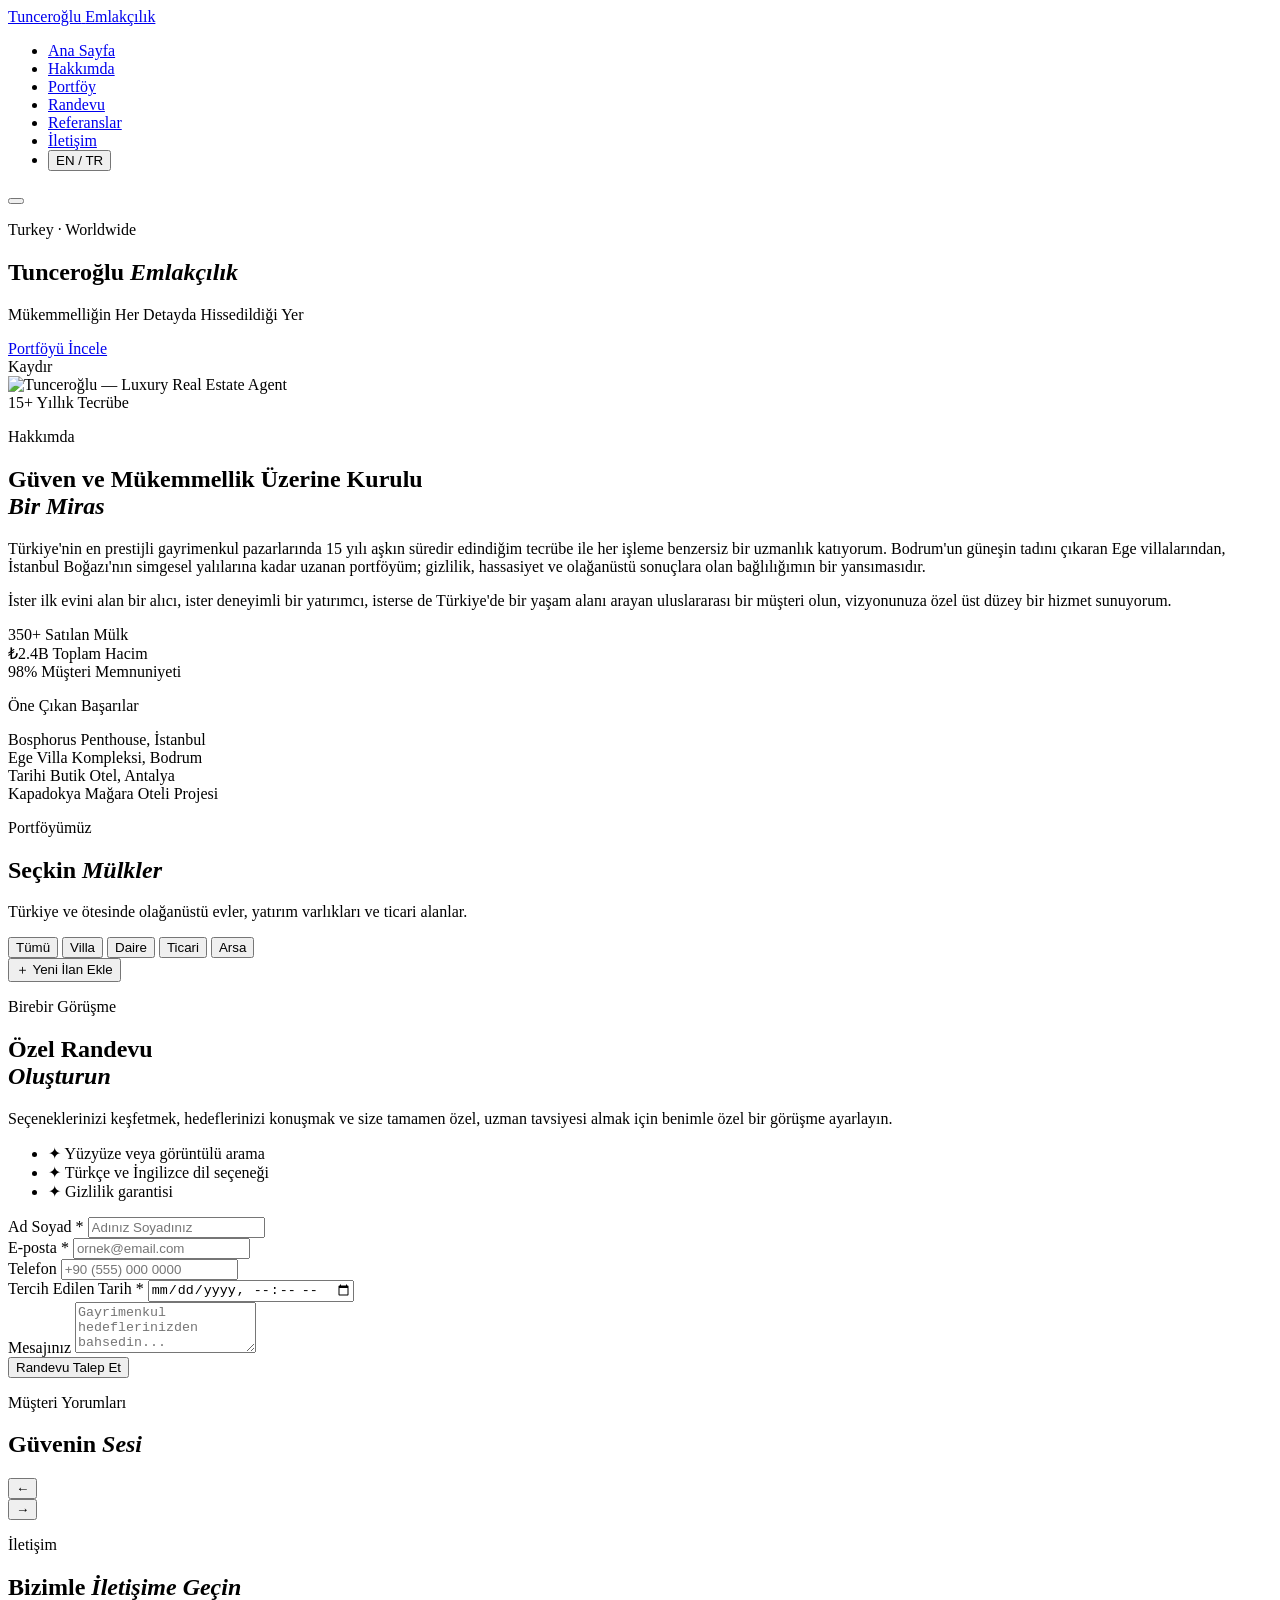
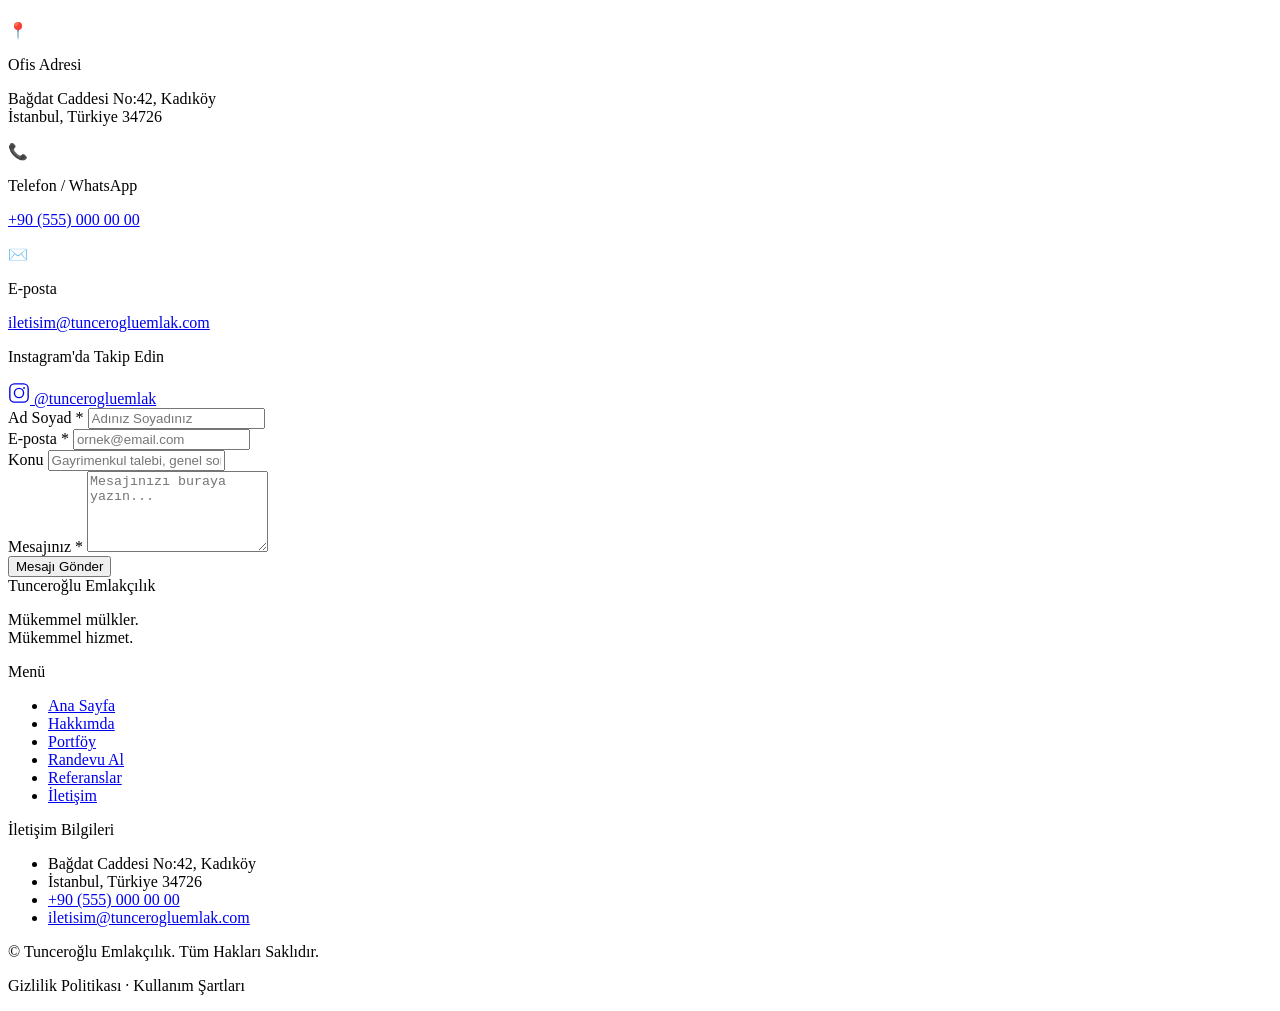
==== index.html @ 060cd42f "Rename Website anneme/index.html to index.html" ====
<!DOCTYPE html>
<html lang="tr">
<head>
  <meta charset="UTF-8" />
  <meta name="viewport" content="width=device-width, initial-scale=1.0" />
  <title>Tunceroğlu Emlakçılık — Lüks Gayrimenkul</title>
  <meta name="description" content="Tunceroğlu Emlakçılık — Turkey's premier luxury real estate agency. Villas, apartments, commercial properties." />
  <link rel="preconnect" href="https://fonts.googleapis.com" />
  <link rel="preconnect" href="https://fonts.gstatic.com" crossorigin />
  <link href="https://fonts.googleapis.com/css2?family=Playfair+Display:ital,wght@0,400;0,500;0,600;0,700;1,400;1,500&family=Cormorant+Garamond:ital,wght@0,300;0,400;0,500;1,300;1,400&family=Jost:wght@300;400;500;600&display=swap" rel="stylesheet" />
  <link rel="stylesheet" href="style.css" />
</head>
<body>

  <!-- ==================== NAVIGATION ==================== -->
  <nav id="navbar">
    <div class="nav-inner">
      <a href="#hero" class="nav-logo">
        <span class="logo-main">Tunceroğlu</span>
        <span class="logo-sub">Emlakçılık</span>
      </a>
      <ul class="nav-links" id="navLinks">
        <li><a href="#hero" class="nav-link">Ana Sayfa</a></li>
        <li><a href="#about" class="nav-link">Hakkımda</a></li>
        <li><a href="#portfolio" class="nav-link">Portföy</a></li>
        <li><a href="#appointment" class="nav-link">Randevu</a></li>
        <li><a href="#testimonials" class="nav-link">Referanslar</a></li>
        <li><a href="#contact" class="nav-link">İletişim</a></li>
        <!-- Language toggle -->
        <li><button class="lang-btn" id="langToggle">EN / TR</button></li>
      </ul>
      <button class="nav-hamburger" id="hamburger" aria-label="Menu">
        <span></span><span></span><span></span>
      </button>
    </div>
  </nav>

  <!-- ==================== HERO ==================== -->
  <section id="hero">
    <div class="hero-overlay"></div>
    <div class="hero-content">
      <p class="hero-eyebrow reveal-up" data-delay="0">Turkey · Worldwide</p>
      <h1 class="hero-title reveal-up" data-delay="1">
        <span>Tunceroğlu</span>
        <em>Emlakçılık</em>
      </h1>
      <p class="hero-tagline reveal-up" data-delay="2">
        Mükemmelliğin Her Detayda Hissedildiği Yer
      </p>
      <a href="#portfolio" class="btn-gold reveal-up" data-delay="3">Portföyü İncele</a>
    </div>
    <div class="hero-scroll-hint">
      <span>Kaydır</span>
      <div class="scroll-line"></div>
    </div>
  </section>

  <!-- ==================== ABOUT ==================== -->
  <section id="about">
    <div class="section-container">
      <div class="about-grid">

        <!-- Left: Photo -->
        <div class="about-photo-wrap reveal-left">
          <img
            src="https://images.unsplash.com/photo-1560250097-0b93528c311a?w=600&q=80"
            alt="Tunceroğlu — Luxury Real Estate Agent"
            class="about-photo"
          />
          <div class="about-photo-badge">
            <span class="badge-num">15+</span>
            <span class="badge-label">Yıllık Tecrübe</span>
          </div>
        </div>

        <!-- Right: Bio -->
        <div class="about-text reveal-right">
          <p class="section-eyebrow">Hakkımda</p>
          <h2 class="section-title">Güven ve Mükemmellik Üzerine Kurulu<br /><em>Bir Miras</em></h2>
          <p class="about-bio">
            Türkiye'nin en prestijli gayrimenkul pazarlarında 15 yılı aşkın süredir edindiğim tecrübe ile her işleme benzersiz bir uzmanlık katıyorum. Bodrum'un güneşin tadını çıkaran Ege villalarından, İstanbul Boğazı'nın simgesel yalılarına kadar uzanan portföyüm; gizlilik, hassasiyet ve olağanüstü sonuçlara olan bağlılığımın bir yansımasıdır.
          </p>
          <p class="about-bio">
            İster ilk evini alan bir alıcı, ister deneyimli bir yatırımcı, isterse de Türkiye'de bir yaşam alanı arayan uluslararası bir müşteri olun, vizyonunuza özel üst düzey bir hizmet sunuyorum.
          </p>

          <!-- Stats row -->
          <div class="about-stats">
            <div class="stat-item">
              <span class="stat-num">350+</span>
              <span class="stat-label">Satılan Mülk</span>
            </div>
            <div class="stat-item">
              <span class="stat-num">₺2.4B</span>
              <span class="stat-label">Toplam Hacim</span>
            </div>
            <div class="stat-item">
              <span class="stat-num">98%</span>
              <span class="stat-label">Müşteri Memnuniyeti</span>
            </div>
          </div>

          <!-- Past projects -->
          <div class="about-projects">
            <p class="projects-label">Öne Çıkan Başarılar</p>
            <div class="projects-list">
              <div class="project-tag">Bosphorus Penthouse, İstanbul</div>
              <div class="project-tag">Ege Villa Kompleksi, Bodrum</div>
              <div class="project-tag">Tarihi Butik Otel, Antalya</div>
              <div class="project-tag">Kapadokya Mağara Oteli Projesi</div>
            </div>
          </div>
        </div>

      </div>
    </div>
  </section>

  <!-- ==================== PORTFOLIO ==================== -->
  <section id="portfolio">
    <div class="section-container">
      <div class="section-header reveal-up">
        <p class="section-eyebrow">Portföyümüz</p>
        <h2 class="section-title">Seçkin <em>Mülkler</em></h2>
        <p class="section-subtitle">Türkiye ve ötesinde olağanüstü evler, yatırım varlıkları ve ticari alanlar.</p>
      </div>

      <!-- Filter tabs -->
      <div class="portfolio-filters reveal-up" id="portfolioFilters">
        <button class="filter-btn active" data-filter="all">Tümü</button>
        <button class="filter-btn" data-filter="villa">Villa</button>
        <button class="filter-btn" data-filter="apartment">Daire</button>
        <button class="filter-btn" data-filter="commercial">Ticari</button>
        <button class="filter-btn" data-filter="land">Arsa</button>
      </div>

      <!-- Property grid — populated by JS -->
      <div class="property-grid" id="propertyGrid"></div>

      <!-- ADD PROPERTY PANEL — frontend CMS -->
      <div class="add-property-wrap">
        <button class="btn-outline" id="toggleAddProperty">
          <span class="btn-icon">＋</span> Yeni İlan Ekle
        </button>

        <div class="add-property-panel" id="addPropertyPanel" style="display:none;">
          <h3 class="panel-title">Yeni Mülk Ekle</h3>
          <form id="addPropertyForm" novalidate>
            <div class="form-row">
              <div class="form-group">
                <label>İlan Başlığı *</label>
                <input type="text" id="prop-title" placeholder="Örn: Boğaz Manzaralı Villa" required />
              </div>
              <div class="form-group">
                <label>Türü *</label>
                <select id="prop-type" required>
                  <option value="">Seçiniz</option>
                  <option value="villa">Villa</option>
                  <option value="apartment">Daire</option>
                  <option value="commercial">Ticari</option>
                  <option value="land">Arsa</option>
                </select>
              </div>
            </div>
            <div class="form-row">
              <div class="form-group">
                <label>Konum *</label>
                <input type="text" id="prop-location" placeholder="Örn: Bodrum, Muğla" required />
              </div>
              <div class="form-group">
                <label>Fiyat *</label>
                <input type="text" id="prop-price" placeholder="Örn: ₺12,500,000" required />
              </div>
            </div>
            <div class="form-row">
              <div class="form-group">
                <label>Boyut (m²) *</label>
                <input type="text" id="prop-size" placeholder="Örn: 320 m²" required />
              </div>
              <div class="form-group">
                <label>Görsel URL (Link)</label>
                <input type="url" id="prop-image" placeholder="https://resim-linki.com/..." />
              </div>
            </div>
            <div class="form-group full-width">
              <label>Kısa Açıklama *</label>
              <textarea id="prop-desc" rows="3" placeholder="Mülkü kısaca açıklayın..." required></textarea>
            </div>
            <div class="form-actions">
              <button type="submit" class="btn-gold">İlanı Ekle</button>
              <button type="button" class="btn-ghost" id="cancelAdd">İptal</button>
            </div>
          </form>
        </div>
      </div>
    </div>
  </section>

  <!-- ==================== APPOINTMENT ==================== -->
  <section id="appointment">
    <div class="appointment-bg"></div>
    <div class="appointment-overlay"></div>
    <div class="section-container appointment-inner">
      <div class="appointment-text reveal-up">
        <p class="section-eyebrow light">Birebir Görüşme</p>
        <h2 class="section-title light">Özel Randevu<br /><em>Oluşturun</em></h2>
        <p class="appt-desc">
          Seçeneklerinizi keşfetmek, hedeflerinizi konuşmak ve size tamamen özel, uzman tavsiyesi almak için benimle özel bir görüşme ayarlayın.
        </p>
        <ul class="appt-features">
          <li>✦ Yüzyüze veya görüntülü arama</li>
          <li>✦ Türkçe ve İngilizce dil seçeneği</li>
          <li>✦ Gizlilik garantisi</li>
        </ul>
      </div>

      <form class="appointment-form reveal-right" id="appointmentForm" novalidate>
        <div class="form-row">
          <div class="form-group">
            <label>Ad Soyad *</label>
            <input type="text" id="appt-name" placeholder="Adınız Soyadınız" required />
          </div>
          <div class="form-group">
            <label>E-posta *</label>
            <input type="email" id="appt-email" placeholder="ornek@email.com" required />
          </div>
        </div>
        <div class="form-row">
          <div class="form-group">
            <label>Telefon</label>
            <input type="tel" id="appt-phone" placeholder="+90 (555) 000 0000" />
          </div>
          <div class="form-group">
            <label>Tercih Edilen Tarih *</label>
            <input type="datetime-local" id="appt-datetime" required />
          </div>
        </div>
        <div class="form-group full-width">
          <label>Mesajınız</label>
          <textarea id="appt-message" rows="3" placeholder="Gayrimenkul hedeflerinizden bahsedin..."></textarea>
        </div>
        <button type="submit" class="btn-gold full-btn">Randevu Talep Et</button>
        <div class="form-feedback" id="apptFeedback"></div>
      </form>
    </div>
  </section>

  <!-- ==================== TESTIMONIALS ==================== -->
  <section id="testimonials">
    <div class="section-container">
      <div class="section-header reveal-up">
        <p class="section-eyebrow">Müşteri Yorumları</p>
        <h2 class="section-title">Güvenin <em>Sesi</em></h2>
      </div>

      <div class="testimonials-slider reveal-up" id="testimonialsSlider">
        <div class="testimonials-track" id="testimonialsTrack">
          <!-- JS tarafından doldurulacak -->
        </div>

        <div class="slider-controls">
          <button class="slider-btn" id="prevTest" aria-label="Önceki">&#8592;</button>
          <div class="slider-dots" id="sliderDots"></div>
          <button class="slider-btn" id="nextTest" aria-label="Sonraki">&#8594;</button>
        </div>
      </div>
    </div>
  </section>

  <!-- ==================== CONTACT ==================== -->
  <section id="contact">
    <div class="section-container">
      <div class="section-header reveal-up">
        <p class="section-eyebrow">İletişim</p>
        <h2 class="section-title">Bizimle <em>İletişime Geçin</em></h2>
      </div>

      <div class="contact-grid">

        <!-- Contact Info -->
        <div class="contact-info reveal-left">
          <div class="contact-detail">
            <div class="contact-icon">📍</div>
            <div>
              <p class="contact-label">Ofis Adresi</p>
              <p class="contact-value">Bağdat Caddesi No:42, Kadıköy<br />İstanbul, Türkiye 34726</p>
            </div>
          </div>
          <div class="contact-detail">
            <div class="contact-icon">📞</div>
            <div>
              <p class="contact-label">Telefon / WhatsApp</p>
              <p class="contact-value"><a href="tel:+905550000000">+90 (555) 000 00 00</a></p>
            </div>
          </div>
          <div class="contact-detail">
            <div class="contact-icon">✉️</div>
            <div>
              <p class="contact-label">E-posta</p>
              <p class="contact-value"><a href="mailto:iletisim@tuncerogluemlak.com">iletisim@tuncerogluemlak.com</a></p>
            </div>
          </div>

          <!-- Social -->
          <div class="social-section">
            <p class="contact-label">Instagram'da Takip Edin</p>
            <a href="https://instagram.com/" target="_blank" rel="noopener" class="instagram-link">
              <svg viewBox="0 0 24 24" fill="none" stroke="currentColor" stroke-width="1.5" width="22" height="22"><rect x="2" y="2" width="20" height="20" rx="5"/><circle cx="12" cy="12" r="5"/><circle cx="17.5" cy="6.5" r="1" fill="currentColor" stroke="none"/></svg>
              @tuncerogluemlak
            </a>
          </div>
        </div>

        <!-- Contact Form -->
        <form class="contact-form reveal-right" id="contactForm" novalidate>
          <div class="form-row">
            <div class="form-group">
              <label>Ad Soyad *</label>
              <input type="text" id="cnt-name" placeholder="Adınız Soyadınız" required />
            </div>
            <div class="form-group">
              <label>E-posta *</label>
              <input type="email" id="cnt-email" placeholder="ornek@email.com" required />
            </div>
          </div>
          <div class="form-group full-width">
            <label>Konu</label>
            <input type="text" id="cnt-subject" placeholder="Gayrimenkul talebi, genel sorular..." />
          </div>
          <div class="form-group full-width">
            <label>Mesajınız *</label>
            <textarea id="cnt-message" rows="5" placeholder="Mesajınızı buraya yazın..." required></textarea>
          </div>
          <button type="submit" class="btn-gold full-btn">Mesajı Gönder</button>
          <div class="form-feedback" id="contactFeedback"></div>
        </form>

      </div>
    </div>
  </section>

  <!-- ==================== FOOTER ==================== -->
  <footer id="footer">
    <div class="footer-inner">
      <div class="footer-brand">
        <span class="footer-logo-main">Tunceroğlu</span>
        <span class="footer-logo-sub">Emlakçılık</span>
        <p class="footer-tagline">Mükemmel mülkler.<br />Mükemmel hizmet.</p>
      </div>

      <div class="footer-links">
        <p class="footer-col-title">Menü</p>
        <ul>
          <li><a href="#hero">Ana Sayfa</a></li>
          <li><a href="#about">Hakkımda</a></li>
          <li><a href="#portfolio">Portföy</a></li>
          <li><a href="#appointment">Randevu Al</a></li>
          <li><a href="#testimonials">Referanslar</a></li>
          <li><a href="#contact">İletişim</a></li>
        </ul>
      </div>

      <div class="footer-contact">
        <p class="footer-col-title">İletişim Bilgileri</p>
        <ul>
          <li>Bağdat Caddesi No:42, Kadıköy</li>
          <li>İstanbul, Türkiye 34726</li>
          <li><a href="tel:+905550000000">+90 (555) 000 00 00</a></li>
          <li><a href="mailto:iletisim@tuncerogluemlak.com">iletisim@tuncerogluemlak.com</a></li>
        </ul>
      </div>
    </div>

    <div class="footer-bottom">
      <p>© <span id="footerYear"></span> Tunceroğlu Emlakçılık. Tüm Hakları Saklıdır.</p>
      <p class="footer-legal">Gizlilik Politikası · Kullanım Şartları</p>
    </div>
  </footer>

  <!-- ==================== PROPERTY DETAIL MODAL ==================== -->
  <div class="modal-overlay" id="propertyModal" style="display: none;">
    <div class="modal-box">
      <button class="modal-close" id="modalClose" aria-label="Close">✕</button>
      <div class="modal-content" id="modalContent">
        <!-- JS tarafından ilan detayı eklenecek -->
      </div>
    </div>
  </div>

  <!-- SCRIPT -->
  <script src="script.js"></script>
</body>
</html>
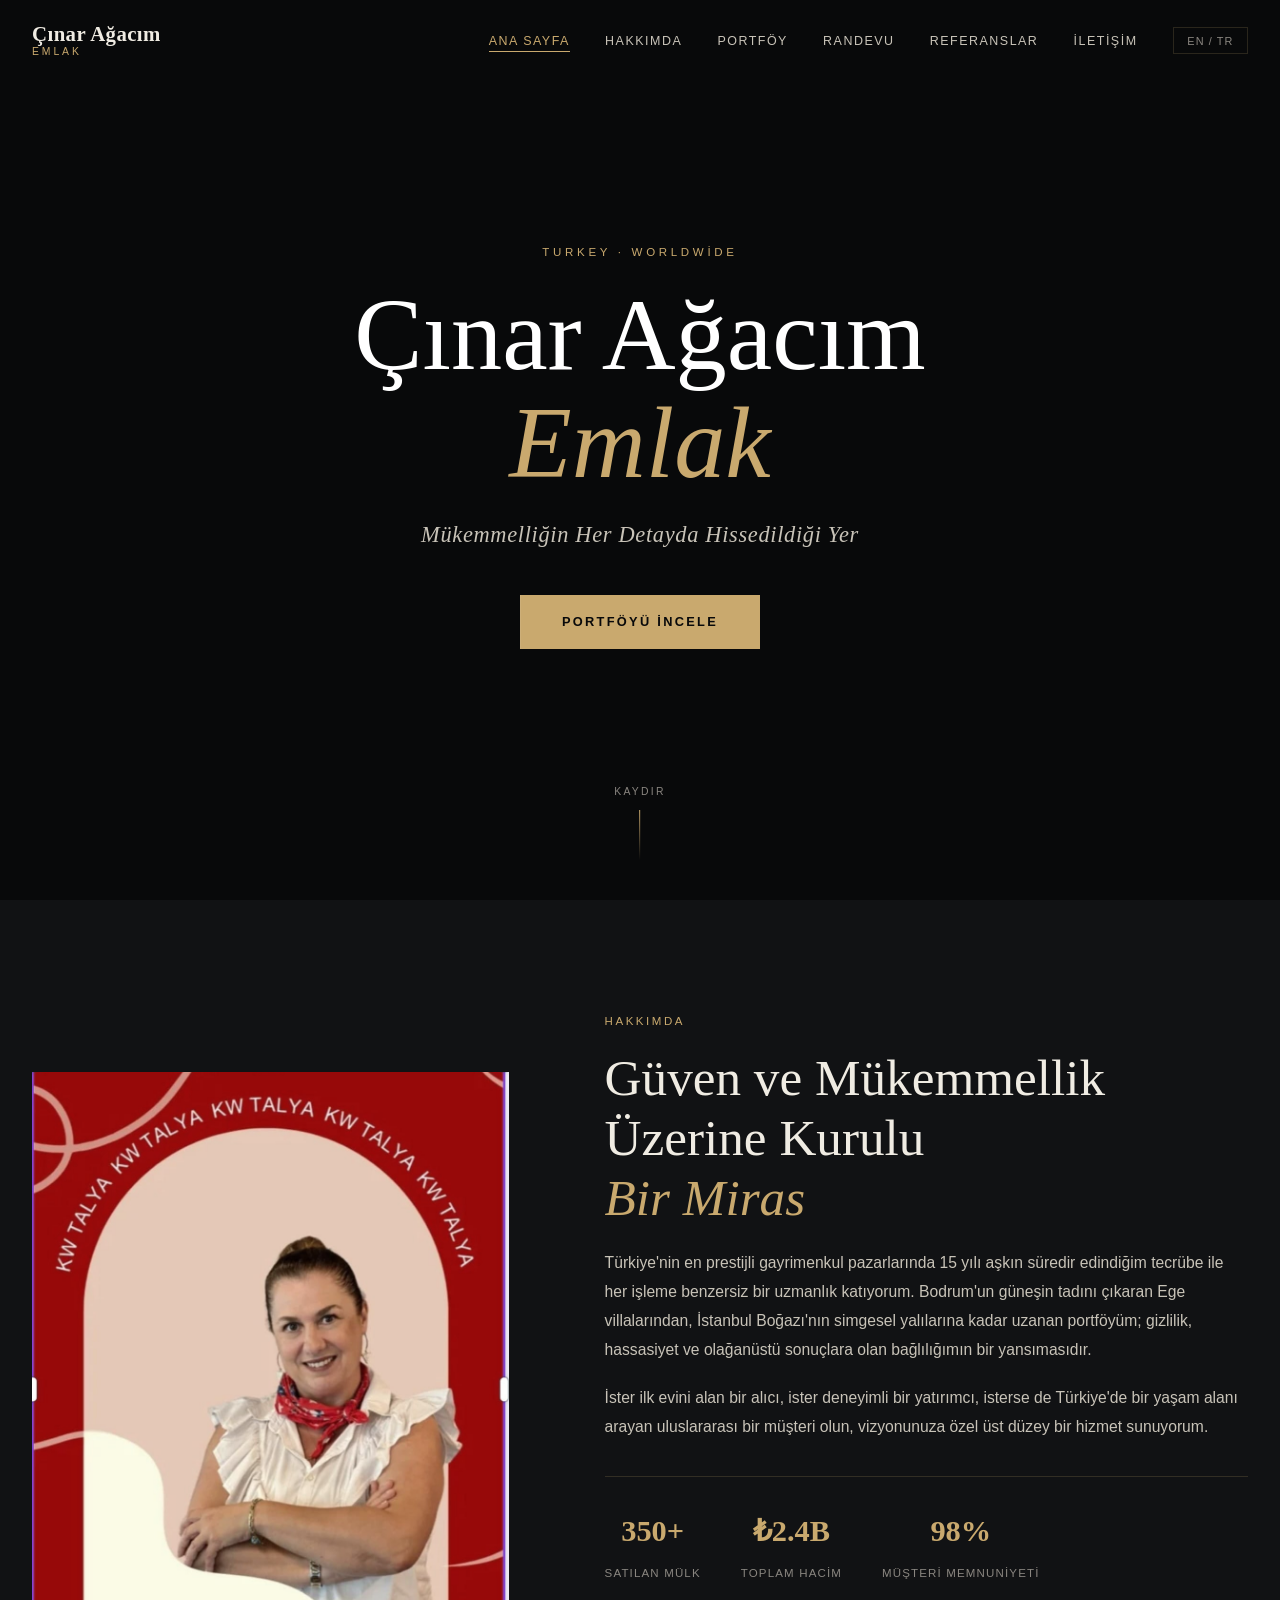
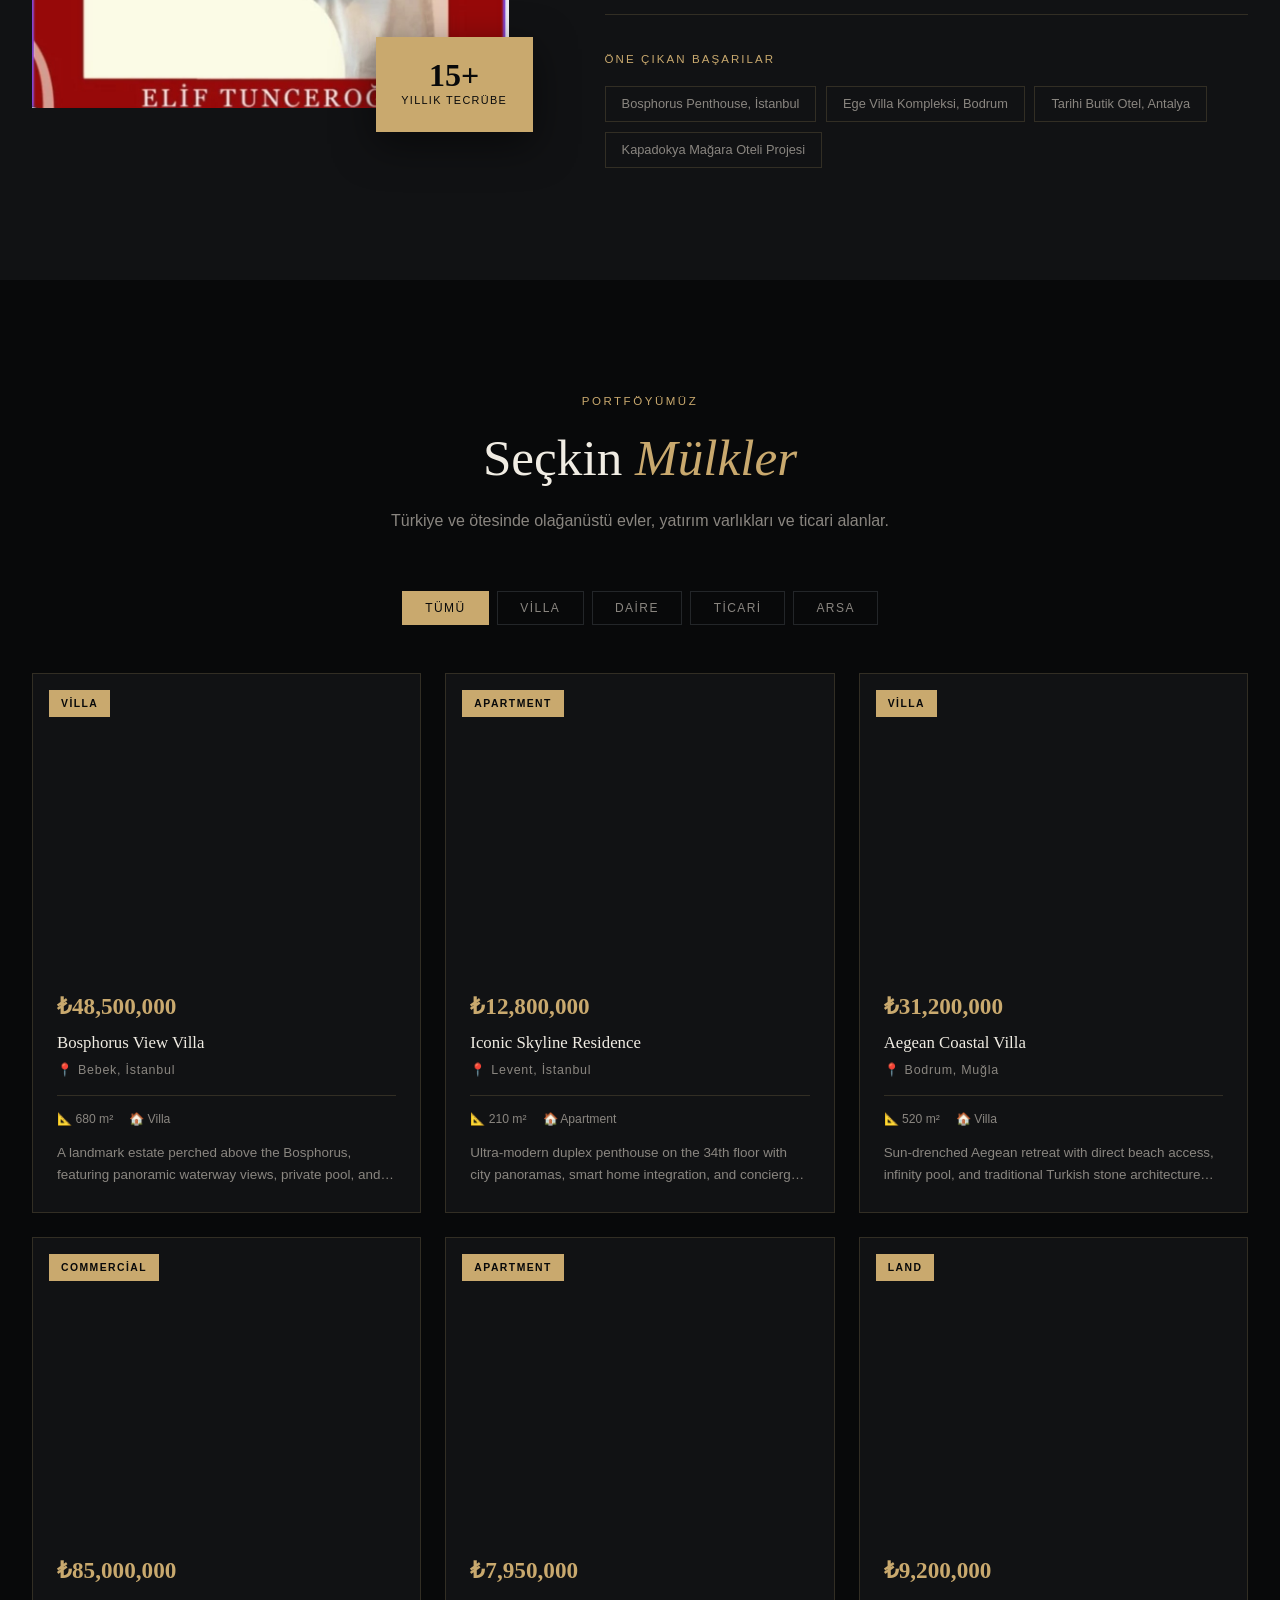
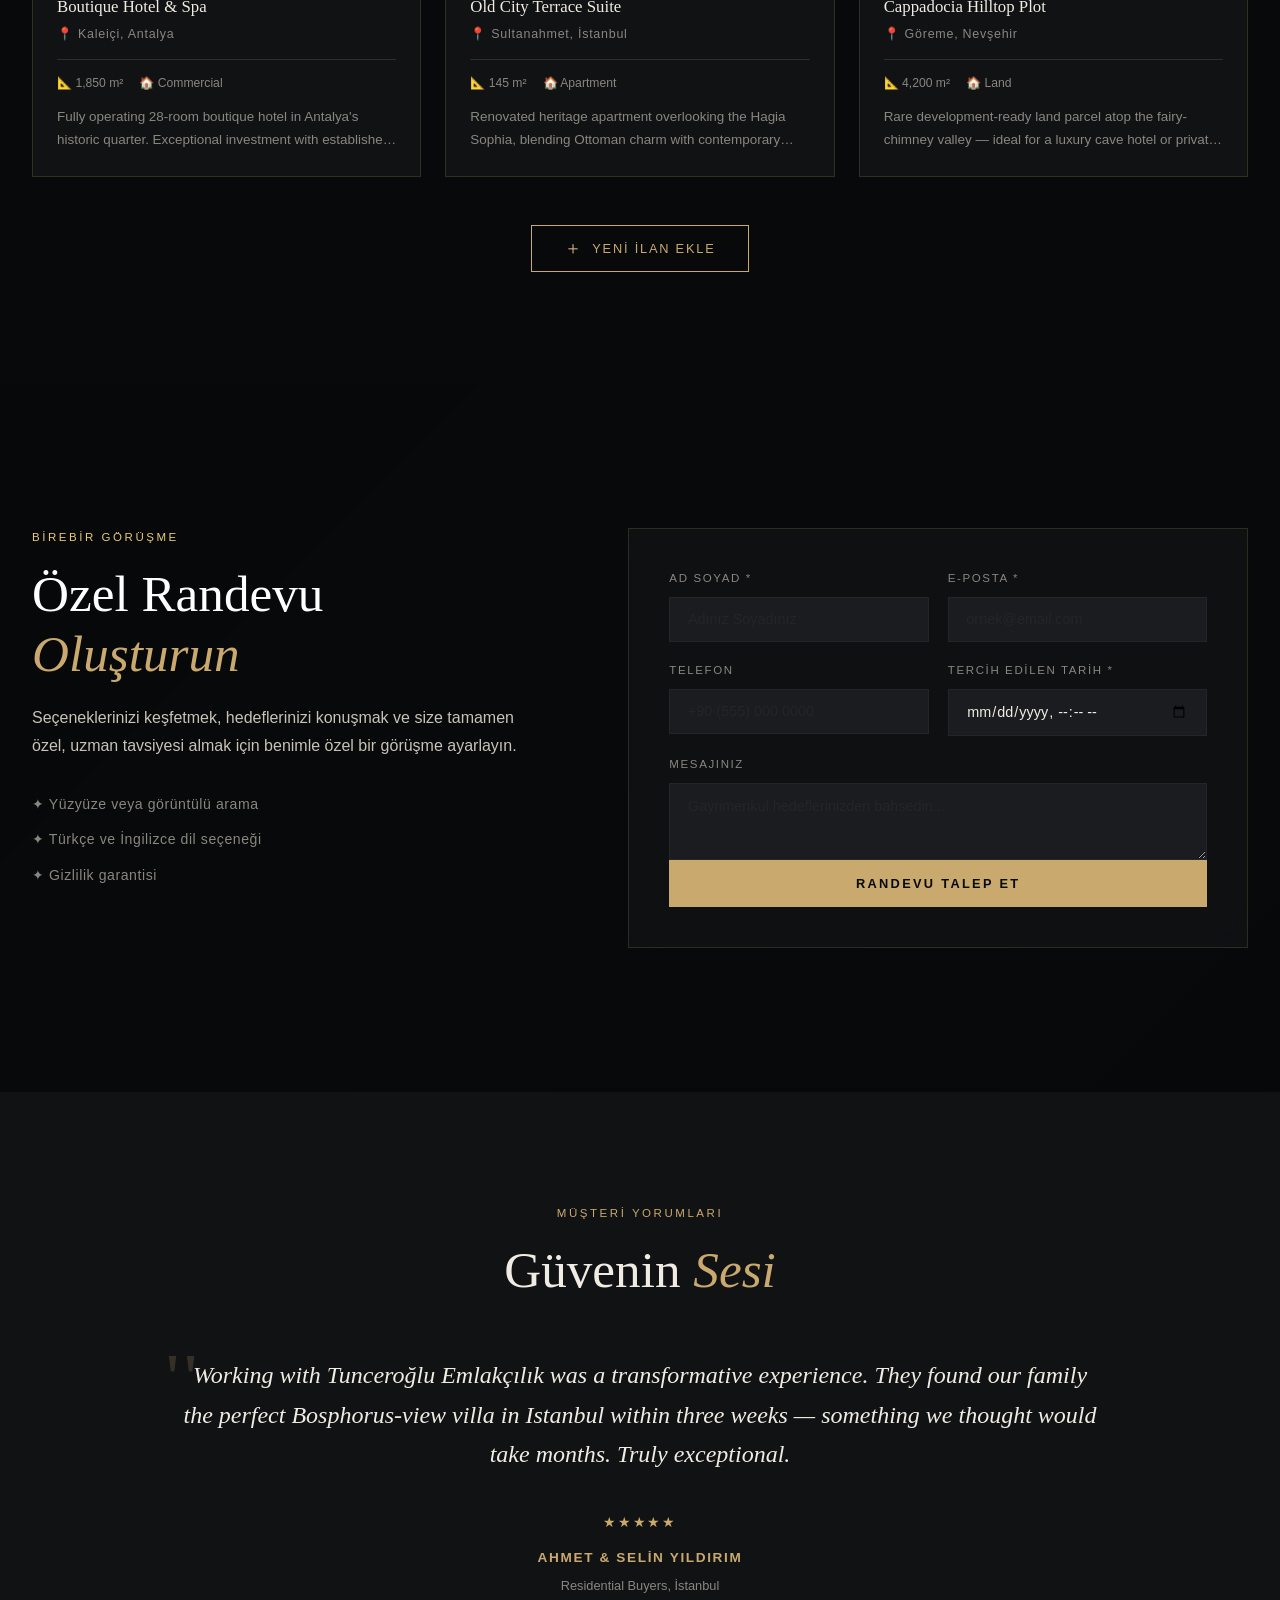
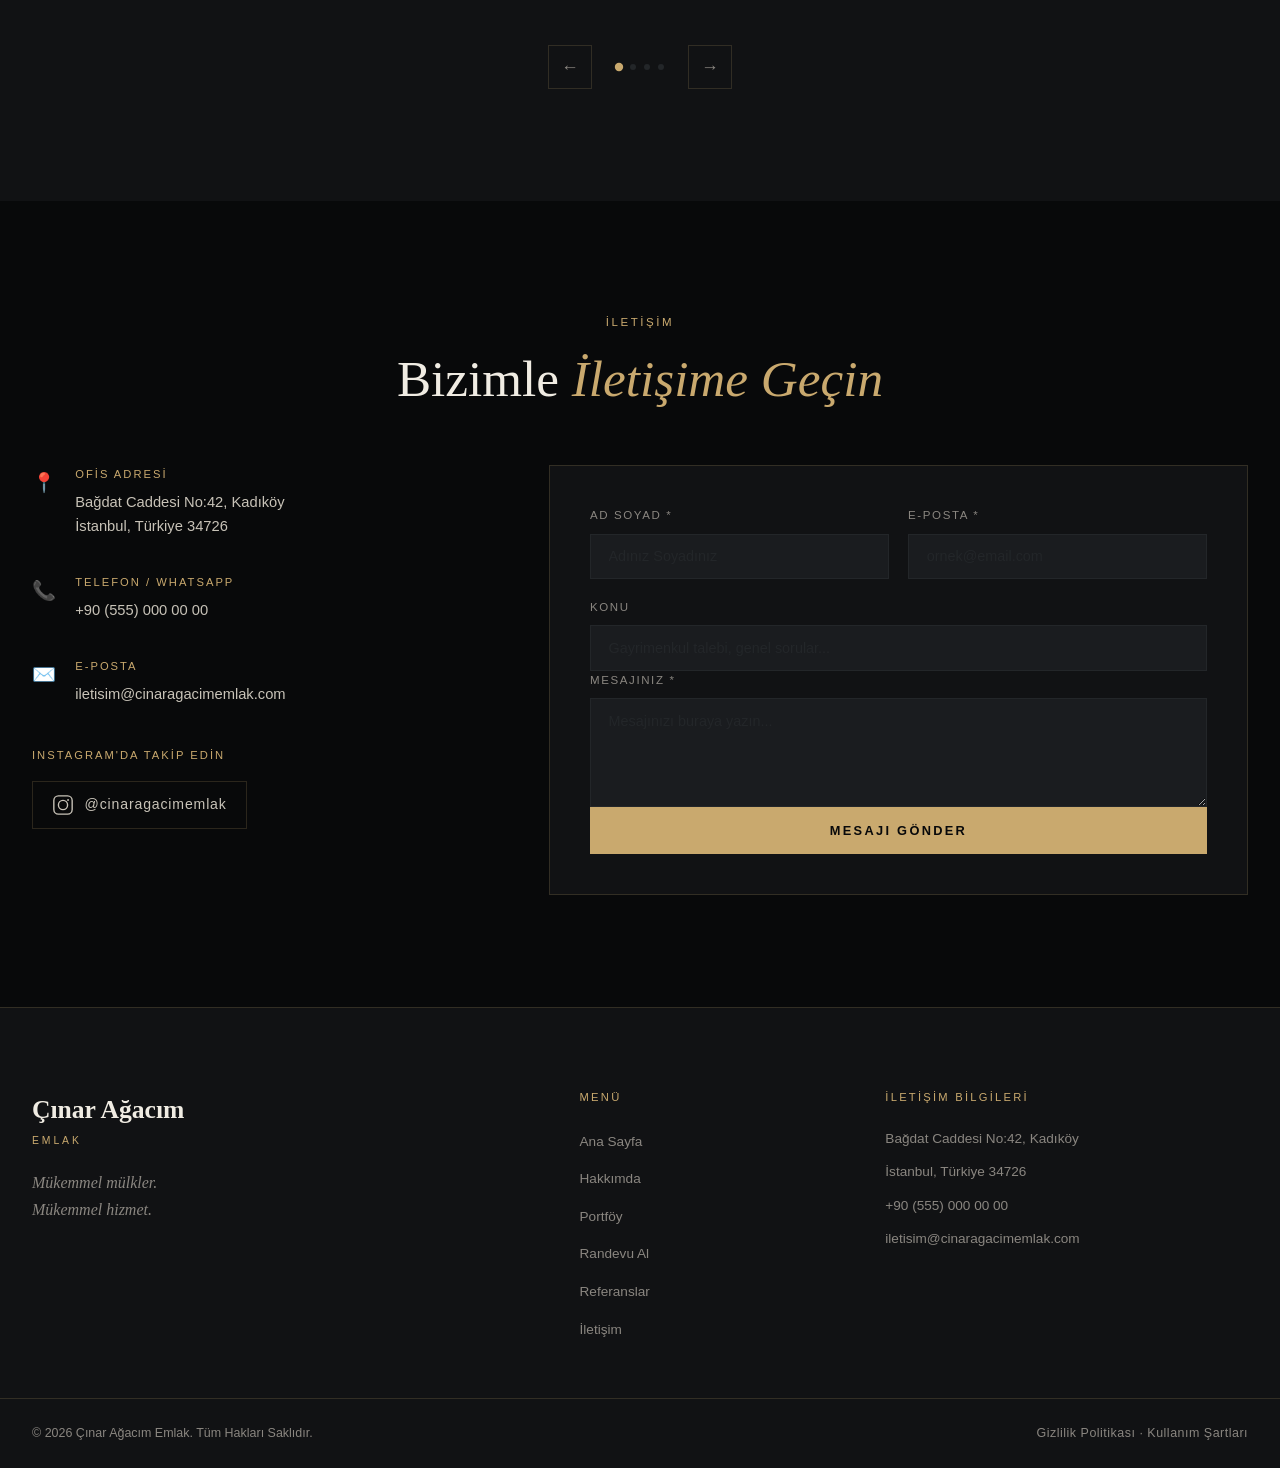
==== commit b5dc7c46: "Update index.html" ====
--- a/index.html
+++ b/index.html
@@ -3,8 +3,8 @@
 <head>
   <meta charset="UTF-8" />
   <meta name="viewport" content="width=device-width, initial-scale=1.0" />
-  <title>Tunceroğlu Emlakçılık — Lüks Gayrimenkul</title>
-  <meta name="description" content="Tunceroğlu Emlakçılık — Turkey's premier luxury real estate agency. Villas, apartments, commercial properties." />
+  <title>Çınar Ağacım Emlak — Lüks Gayrimenkul</title>
+  <meta name="description" content="Çınar Ağacım Emlak — Turkey's premier luxury real estate agency. Villas, apartments, commercial properties." />
   <link rel="preconnect" href="https://fonts.googleapis.com" />
   <link rel="preconnect" href="https://fonts.gstatic.com" crossorigin />
   <link href="https://fonts.googleapis.com/css2?family=Playfair+Display:ital,wght@0,400;0,500;0,600;0,700;1,400;1,500&family=Cormorant+Garamond:ital,wght@0,300;0,400;0,500;1,300;1,400&family=Jost:wght@300;400;500;600&display=swap" rel="stylesheet" />
@@ -16,8 +16,8 @@
   <nav id="navbar">
     <div class="nav-inner">
       <a href="#hero" class="nav-logo">
-        <span class="logo-main">Tunceroğlu</span>
-        <span class="logo-sub">Emlakçılık</span>
+        <span class="logo-main">Çınar Ağacım</span>
+        <span class="logo-sub">Emlak</span>
       </a>
       <ul class="nav-links" id="navLinks">
         <li><a href="#hero" class="nav-link">Ana Sayfa</a></li>
@@ -26,7 +26,6 @@
         <li><a href="#appointment" class="nav-link">Randevu</a></li>
         <li><a href="#testimonials" class="nav-link">Referanslar</a></li>
         <li><a href="#contact" class="nav-link">İletişim</a></li>
-        <!-- Language toggle -->
         <li><button class="lang-btn" id="langToggle">EN / TR</button></li>
       </ul>
       <button class="nav-hamburger" id="hamburger" aria-label="Menu">
@@ -41,8 +40,8 @@
     <div class="hero-content">
       <p class="hero-eyebrow reveal-up" data-delay="0">Turkey · Worldwide</p>
       <h1 class="hero-title reveal-up" data-delay="1">
-        <span>Tunceroğlu</span>
-        <em>Emlakçılık</em>
+        <span>Çınar Ağacım</span>
+        <em>Emlak</em>
       </h1>
       <p class="hero-tagline reveal-up" data-delay="2">
         Mükemmelliğin Her Detayda Hissedildiği Yer
@@ -63,8 +62,8 @@
         <!-- Left: Photo -->
         <div class="about-photo-wrap reveal-left">
           <img
-            src="https://images.unsplash.com/photo-1560250097-0b93528c311a?w=600&q=80"
-            alt="Tunceroğlu — Luxury Real Estate Agent"
+            src="[data-uri]"
+            alt="Çınar Ağacım Emlak — Luxury Real Estate Agent"
             class="about-photo"
           />
           <div class="about-photo-badge">
@@ -84,7 +83,6 @@
             İster ilk evini alan bir alıcı, ister deneyimli bir yatırımcı, isterse de Türkiye'de bir yaşam alanı arayan uluslararası bir müşteri olun, vizyonunuza özel üst düzey bir hizmet sunuyorum.
           </p>
 
-          <!-- Stats row -->
           <div class="about-stats">
             <div class="stat-item">
               <span class="stat-num">350+</span>
@@ -100,7 +98,6 @@
             </div>
           </div>
 
-          <!-- Past projects -->
           <div class="about-projects">
             <p class="projects-label">Öne Çıkan Başarılar</p>
             <div class="projects-list">
@@ -125,7 +122,6 @@
         <p class="section-subtitle">Türkiye ve ötesinde olağanüstü evler, yatırım varlıkları ve ticari alanlar.</p>
       </div>
 
-      <!-- Filter tabs -->
       <div class="portfolio-filters reveal-up" id="portfolioFilters">
         <button class="filter-btn active" data-filter="all">Tümü</button>
         <button class="filter-btn" data-filter="villa">Villa</button>
@@ -134,10 +130,8 @@
         <button class="filter-btn" data-filter="land">Arsa</button>
       </div>
 
-      <!-- Property grid — populated by JS -->
       <div class="property-grid" id="propertyGrid"></div>
 
-      <!-- ADD PROPERTY PANEL — frontend CMS -->
       <div class="add-property-wrap">
         <button class="btn-outline" id="toggleAddProperty">
           <span class="btn-icon">＋</span> Yeni İlan Ekle
@@ -254,10 +248,7 @@
       </div>
 
       <div class="testimonials-slider reveal-up" id="testimonialsSlider">
-        <div class="testimonials-track" id="testimonialsTrack">
-          <!-- JS tarafından doldurulacak -->
-        </div>
-
+        <div class="testimonials-track" id="testimonialsTrack"></div>
         <div class="slider-controls">
           <button class="slider-btn" id="prevTest" aria-label="Önceki">&#8592;</button>
           <div class="slider-dots" id="sliderDots"></div>
@@ -276,8 +267,6 @@
       </div>
 
       <div class="contact-grid">
-
-        <!-- Contact Info -->
         <div class="contact-info reveal-left">
           <div class="contact-detail">
             <div class="contact-icon">📍</div>
@@ -297,21 +286,19 @@
             <div class="contact-icon">✉️</div>
             <div>
               <p class="contact-label">E-posta</p>
-              <p class="contact-value"><a href="mailto:iletisim@tuncerogluemlak.com">iletisim@tuncerogluemlak.com</a></p>
-            </div>
-          </div>
-
-          <!-- Social -->
+              <p class="contact-value"><a href="mailto:iletisim@cinaragacimemlak.com">iletisim@cinaragacimemlak.com</a></p>
+            </div>
+          </div>
+
           <div class="social-section">
             <p class="contact-label">Instagram'da Takip Edin</p>
             <a href="https://instagram.com/" target="_blank" rel="noopener" class="instagram-link">
               <svg viewBox="0 0 24 24" fill="none" stroke="currentColor" stroke-width="1.5" width="22" height="22"><rect x="2" y="2" width="20" height="20" rx="5"/><circle cx="12" cy="12" r="5"/><circle cx="17.5" cy="6.5" r="1" fill="currentColor" stroke="none"/></svg>
-              @tuncerogluemlak
+              @cinaragacimemlak
             </a>
           </div>
         </div>
 
-        <!-- Contact Form -->
         <form class="contact-form reveal-right" id="contactForm" novalidate>
           <div class="form-row">
             <div class="form-group">
@@ -334,7 +321,6 @@
           <button type="submit" class="btn-gold full-btn">Mesajı Gönder</button>
           <div class="form-feedback" id="contactFeedback"></div>
         </form>
-
       </div>
     </div>
   </section>
@@ -343,8 +329,8 @@
   <footer id="footer">
     <div class="footer-inner">
       <div class="footer-brand">
-        <span class="footer-logo-main">Tunceroğlu</span>
-        <span class="footer-logo-sub">Emlakçılık</span>
+        <span class="footer-logo-main">Çınar Ağacım</span>
+        <span class="footer-logo-sub">Emlak</span>
         <p class="footer-tagline">Mükemmel mülkler.<br />Mükemmel hizmet.</p>
       </div>
 
@@ -366,13 +352,13 @@
           <li>Bağdat Caddesi No:42, Kadıköy</li>
           <li>İstanbul, Türkiye 34726</li>
           <li><a href="tel:+905550000000">+90 (555) 000 00 00</a></li>
-          <li><a href="mailto:iletisim@tuncerogluemlak.com">iletisim@tuncerogluemlak.com</a></li>
+          <li><a href="mailto:iletisim@cinaragacimemlak.com">iletisim@cinaragacimemlak.com</a></li>
         </ul>
       </div>
     </div>
 
     <div class="footer-bottom">
-      <p>© <span id="footerYear"></span> Tunceroğlu Emlakçılık. Tüm Hakları Saklıdır.</p>
+      <p>© <span id="footerYear"></span> Çınar Ağacım Emlak. Tüm Hakları Saklıdır.</p>
       <p class="footer-legal">Gizlilik Politikası · Kullanım Şartları</p>
     </div>
   </footer>
@@ -381,13 +367,10 @@
   <div class="modal-overlay" id="propertyModal" style="display: none;">
     <div class="modal-box">
       <button class="modal-close" id="modalClose" aria-label="Close">✕</button>
-      <div class="modal-content" id="modalContent">
-        <!-- JS tarafından ilan detayı eklenecek -->
-      </div>
+      <div class="modal-content" id="modalContent"></div>
     </div>
   </div>
 
-  <!-- SCRIPT -->
   <script src="script.js"></script>
 </body>
 </html>
--- a/style.css
+++ b/style.css
@@ -0,0 +1,1095 @@
+/* ============================================================
+   TUNCEROĞLU EMLAKÇILIK — style.css
+   Luxury Real Estate · Dark Gold Aesthetic
+   EDIT GUIDE: Search "EDIT:" or "REPLACE:" comments below
+   ============================================================ */
+
+/* ── CSS Variables ─────────────────────────────────────────── */
+:root {
+  --gold:        #c9a96e;
+  --gold-light:  #e8c97a;
+  --gold-dim:    #9a7a4a;
+  --black:       #08090a;
+  --surface-1:   #111214;
+  --surface-2:   #1a1c1f;
+  --surface-3:   #232629;
+  --border:      rgba(201,169,110,0.18);
+  --text-primary:#f0ece3;
+  --text-muted:  #8a8680;
+  --text-light:  #c8c3b8;
+  --white:       #ffffff;
+
+  --font-display:"Playfair Display", Georgia, serif;
+  --font-serif:  "Cormorant Garamond", serif;
+  --font-body:   "Jost", sans-serif;
+
+  --nav-h:       80px;
+  --radius:      4px;
+  --transition:  0.35s cubic-bezier(0.4,0,0.2,1);
+  --shadow-gold: 0 8px 40px rgba(201,169,110,0.15);
+}
+
+/* ── Reset & Base ───────────────────────────────────────────── */
+*, *::before, *::after { box-sizing: border-box; margin: 0; padding: 0; }
+
+html {
+  scroll-behavior: smooth;
+  font-size: 16px;
+}
+
+body {
+  background: var(--black);
+  color: var(--text-primary);
+  font-family: var(--font-body);
+  font-weight: 300;
+  line-height: 1.7;
+  overflow-x: hidden;
+}
+
+img { display: block; max-width: 100%; }
+
+a {
+  color: var(--gold);
+  text-decoration: none;
+  transition: color var(--transition);
+}
+a:hover { color: var(--gold-light); }
+
+ul { list-style: none; }
+
+/* ── Typography ─────────────────────────────────────────────── */
+.section-eyebrow {
+  font-family: var(--font-body);
+  font-size: 0.72rem;
+  font-weight: 500;
+  letter-spacing: 0.22em;
+  text-transform: uppercase;
+  color: var(--gold);
+  margin-bottom: 1rem;
+}
+.section-eyebrow.light { color: var(--gold-light); }
+
+.section-title {
+  font-family: var(--font-display);
+  font-size: clamp(2rem, 4vw, 3.2rem);
+  font-weight: 500;
+  line-height: 1.18;
+  color: var(--text-primary);
+  margin-bottom: 1.2rem;
+}
+.section-title em {
+  font-style: italic;
+  color: var(--gold);
+}
+.section-title.light { color: var(--white); }
+
+.section-subtitle {
+  font-size: 1rem;
+  color: var(--text-muted);
+  max-width: 56ch;
+  margin: 0 auto;
+  line-height: 1.75;
+}
+
+.section-header { text-align: center; margin-bottom: 3.5rem; }
+
+/* ── Layout ─────────────────────────────────────────────────── */
+.section-container {
+  max-width: 1280px;
+  margin: 0 auto;
+  padding: 0 2rem;
+}
+
+section:not(#hero):not(#appointment) {
+  padding: 7rem 0;
+}
+
+/* ── Buttons ─────────────────────────────────────────────────── */
+.btn-gold {
+  display: inline-block;
+  background: var(--gold);
+  color: var(--black);
+  font-family: var(--font-body);
+  font-size: 0.8rem;
+  font-weight: 600;
+  letter-spacing: 0.18em;
+  text-transform: uppercase;
+  padding: 1rem 2.6rem;
+  border: none;
+  cursor: pointer;
+  transition: background var(--transition), transform var(--transition), box-shadow var(--transition);
+  position: relative;
+  overflow: hidden;
+}
+.btn-gold::after {
+  content: '';
+  position: absolute;
+  inset: 0;
+  background: rgba(255,255,255,0.12);
+  transform: translateX(-100%);
+  transition: transform 0.4s ease;
+}
+.btn-gold:hover { background: var(--gold-light); transform: translateY(-2px); box-shadow: var(--shadow-gold); color: var(--black); }
+.btn-gold:hover::after { transform: translateX(100%); }
+.btn-gold.full-btn { display: block; width: 100%; text-align: center; }
+
+.btn-outline {
+  display: inline-flex;
+  align-items: center;
+  gap: 0.5rem;
+  background: transparent;
+  color: var(--gold);
+  border: 1px solid var(--gold);
+  font-family: var(--font-body);
+  font-size: 0.8rem;
+  font-weight: 500;
+  letter-spacing: 0.14em;
+  text-transform: uppercase;
+  padding: 0.85rem 2rem;
+  cursor: pointer;
+  transition: background var(--transition), color var(--transition);
+}
+.btn-outline:hover { background: var(--gold); color: var(--black); }
+.btn-outline .btn-icon { font-size: 1.1rem; line-height: 1; }
+
+.btn-ghost {
+  background: transparent;
+  color: var(--text-muted);
+  border: 1px solid var(--surface-3);
+  font-family: var(--font-body);
+  font-size: 0.8rem;
+  letter-spacing: 0.1em;
+  padding: 0.85rem 2rem;
+  cursor: pointer;
+  transition: border-color var(--transition), color var(--transition);
+}
+.btn-ghost:hover { border-color: var(--text-muted); color: var(--text-primary); }
+
+/* ── Navigation ─────────────────────────────────────────────── */
+#navbar {
+  position: fixed;
+  top: 0; left: 0; right: 0;
+  z-index: 1000;
+  height: var(--nav-h);
+  transition: background var(--transition), box-shadow var(--transition);
+}
+#navbar.scrolled {
+  background: rgba(8,9,10,0.96);
+  backdrop-filter: blur(12px);
+  box-shadow: 0 1px 0 var(--border);
+}
+
+.nav-inner {
+  max-width: 1280px;
+  margin: 0 auto;
+  padding: 0 2rem;
+  height: 100%;
+  display: flex;
+  align-items: center;
+  justify-content: space-between;
+}
+
+.nav-logo {
+  display: flex;
+  flex-direction: column;
+  line-height: 1.1;
+  color: var(--text-primary);
+  text-decoration: none;
+}
+.logo-main {
+  font-family: var(--font-display);
+  font-size: 1.3rem;
+  font-weight: 600;
+  letter-spacing: 0.02em;
+}
+.logo-sub {
+  font-family: var(--font-body);
+  font-size: 0.65rem;
+  letter-spacing: 0.28em;
+  text-transform: uppercase;
+  color: var(--gold);
+}
+
+.nav-links {
+  display: flex;
+  align-items: center;
+  gap: 2.2rem;
+}
+.nav-link {
+  font-family: var(--font-body);
+  font-size: 0.78rem;
+  font-weight: 400;
+  letter-spacing: 0.12em;
+  text-transform: uppercase;
+  color: var(--text-light);
+  position: relative;
+  text-decoration: none;
+  transition: color var(--transition);
+}
+.nav-link::after {
+  content: '';
+  position: absolute;
+  bottom: -4px; left: 0;
+  width: 0; height: 1px;
+  background: var(--gold);
+  transition: width var(--transition);
+}
+.nav-link:hover,
+.nav-link.active { color: var(--gold); }
+.nav-link:hover::after,
+.nav-link.active::after { width: 100%; }
+
+.lang-btn {
+  background: transparent;
+  border: 1px solid var(--border);
+  color: var(--text-muted);
+  font-family: var(--font-body);
+  font-size: 0.68rem;
+  letter-spacing: 0.1em;
+  padding: 0.4rem 0.85rem;
+  cursor: pointer;
+  transition: all var(--transition);
+}
+.lang-btn:hover { border-color: var(--gold); color: var(--gold); }
+
+.nav-hamburger {
+  display: none;
+  flex-direction: column;
+  gap: 5px;
+  background: none;
+  border: none;
+  cursor: pointer;
+  padding: 6px;
+}
+.nav-hamburger span {
+  display: block;
+  width: 24px; height: 1.5px;
+  background: var(--text-primary);
+  transition: transform var(--transition), opacity var(--transition);
+}
+.nav-hamburger.open span:nth-child(1) { transform: translateY(6.5px) rotate(45deg); }
+.nav-hamburger.open span:nth-child(2) { opacity: 0; }
+.nav-hamburger.open span:nth-child(3) { transform: translateY(-6.5px) rotate(-45deg); }
+
+/* ── Hero ────────────────────────────────────────────────────── */
+#hero {
+  position: relative;
+  height: 100dvh;
+  min-height: 620px;
+  display: flex;
+  align-items: center;
+  justify-content: center;
+  text-align: center;
+
+  /* REPLACE: Set your own hero image below */
+  background: url('https://images.unsplash.com/photo-1613977257363-707ba9348227?w=1800&q=80') center/cover no-repeat;
+}
+
+.hero-overlay {
+  position: absolute;
+  inset: 0;
+  background: linear-gradient(
+    180deg,
+    rgba(8,9,10,0.45) 0%,
+    rgba(8,9,10,0.62) 50%,
+    rgba(8,9,10,0.9) 100%
+  );
+}
+
+.hero-content {
+  position: relative;
+  z-index: 1;
+  max-width: 820px;
+  padding: 0 1.5rem;
+}
+
+.hero-eyebrow {
+  font-family: var(--font-body);
+  font-size: 0.72rem;
+  letter-spacing: 0.32em;
+  text-transform: uppercase;
+  color: var(--gold);
+  margin-bottom: 1.2rem;
+}
+
+.hero-title {
+  font-family: var(--font-display);
+  font-size: clamp(3rem, 8vw, 7rem);
+  font-weight: 500;
+  line-height: 1.05;
+  color: var(--white);
+  margin-bottom: 1.2rem;
+}
+.hero-title span { display: block; }
+.hero-title em {
+  display: block;
+  font-style: italic;
+  color: var(--gold);
+}
+
+.hero-tagline {
+  font-family: var(--font-serif);
+  font-size: clamp(1rem, 2.2vw, 1.4rem);
+  font-weight: 300;
+  font-style: italic;
+  color: var(--text-light);
+  margin-bottom: 2.6rem;
+  letter-spacing: 0.03em;
+}
+
+.hero-scroll-hint {
+  position: absolute;
+  bottom: 2.5rem;
+  left: 50%;
+  transform: translateX(-50%);
+  display: flex;
+  flex-direction: column;
+  align-items: center;
+  gap: 0.6rem;
+  color: var(--text-muted);
+  font-size: 0.65rem;
+  letter-spacing: 0.22em;
+  text-transform: uppercase;
+}
+.scroll-line {
+  width: 1px;
+  height: 50px;
+  background: linear-gradient(to bottom, var(--gold), transparent);
+  animation: scrollPulse 2s ease-in-out infinite;
+}
+@keyframes scrollPulse {
+  0%, 100% { opacity: 1; transform: scaleY(1); }
+  50% { opacity: 0.4; transform: scaleY(0.6); }
+}
+
+/* ── Reveal animations ───────────────────────────────────────── */
+.reveal-up, .reveal-left, .reveal-right {
+  opacity: 0;
+  transition: opacity 0.8s ease, transform 0.8s ease;
+}
+.reveal-up    { transform: translateY(36px); }
+.reveal-left  { transform: translateX(-40px); }
+.reveal-right { transform: translateX(40px); }
+
+.reveal-up.in-view,
+.reveal-left.in-view,
+.reveal-right.in-view {
+  opacity: 1;
+  transform: none;
+}
+/* Staggered delays for hero */
+[data-delay="1"] { transition-delay: 0.15s; }
+[data-delay="2"] { transition-delay: 0.3s; }
+[data-delay="3"] { transition-delay: 0.48s; }
+
+/* ── About ───────────────────────────────────────────────────── */
+#about { background: var(--surface-1); }
+
+.about-grid {
+  display: grid;
+  grid-template-columns: 1fr 1.35fr;
+  gap: 6rem;
+  align-items: center;
+}
+
+.about-photo-wrap {
+  position: relative;
+}
+.about-photo {
+  width: 100%;
+  aspect-ratio: 3/4;
+  object-fit: cover;
+  filter: grayscale(20%);
+  transition: filter var(--transition);
+}
+.about-photo-wrap:hover .about-photo { filter: grayscale(0%); }
+
+.about-photo-badge {
+  position: absolute;
+  bottom: -1.5rem;
+  right: -1.5rem;
+  background: var(--gold);
+  color: var(--black);
+  padding: 1.4rem 1.6rem;
+  text-align: center;
+  box-shadow: 0 12px 40px rgba(0,0,0,0.5);
+}
+.badge-num {
+  display: block;
+  font-family: var(--font-display);
+  font-size: 2rem;
+  font-weight: 700;
+  line-height: 1;
+}
+.badge-label {
+  display: block;
+  font-size: 0.68rem;
+  letter-spacing: 0.12em;
+  text-transform: uppercase;
+  font-weight: 500;
+}
+
+.about-bio {
+  color: var(--text-light);
+  font-size: 0.98rem;
+  line-height: 1.85;
+  margin-bottom: 1.2rem;
+}
+
+.about-stats {
+  display: flex;
+  gap: 2.5rem;
+  margin: 2.2rem 0;
+  padding: 1.8rem 0;
+  border-top: 1px solid var(--border);
+  border-bottom: 1px solid var(--border);
+}
+.stat-item { text-align: center; }
+.stat-num {
+  display: block;
+  font-family: var(--font-display);
+  font-size: 1.9rem;
+  font-weight: 600;
+  color: var(--gold);
+}
+.stat-label {
+  font-size: 0.72rem;
+  letter-spacing: 0.1em;
+  text-transform: uppercase;
+  color: var(--text-muted);
+}
+
+.projects-label {
+  font-size: 0.72rem;
+  letter-spacing: 0.18em;
+  text-transform: uppercase;
+  color: var(--gold);
+  margin-bottom: 1rem;
+}
+.projects-list { display: flex; flex-wrap: wrap; gap: 0.6rem; }
+.project-tag {
+  border: 1px solid var(--border);
+  padding: 0.4rem 1rem;
+  font-size: 0.8rem;
+  color: var(--text-muted);
+  transition: border-color var(--transition), color var(--transition);
+  cursor: default;
+}
+.project-tag:hover { border-color: var(--gold); color: var(--gold-light); }
+
+/* ── Portfolio ───────────────────────────────────────────────── */
+#portfolio { background: var(--black); }
+
+.portfolio-filters {
+  display: flex;
+  gap: 0.5rem;
+  flex-wrap: wrap;
+  margin-bottom: 3rem;
+  justify-content: center;
+}
+.filter-btn {
+  background: transparent;
+  border: 1px solid var(--surface-3);
+  color: var(--text-muted);
+  font-family: var(--font-body);
+  font-size: 0.75rem;
+  letter-spacing: 0.12em;
+  text-transform: uppercase;
+  padding: 0.55rem 1.4rem;
+  cursor: pointer;
+  transition: all var(--transition);
+}
+.filter-btn:hover,
+.filter-btn.active { background: var(--gold); border-color: var(--gold); color: var(--black); }
+
+.property-grid {
+  display: grid;
+  grid-template-columns: repeat(3, 1fr);
+  gap: 1.5rem;
+  margin-bottom: 3rem;
+}
+
+/* Property card */
+.prop-card {
+  background: var(--surface-1);
+  border: 1px solid var(--border);
+  overflow: hidden;
+  cursor: pointer;
+  transition: transform var(--transition), box-shadow var(--transition);
+  animation: cardFade 0.5s ease both;
+}
+@keyframes cardFade {
+  from { opacity: 0; transform: translateY(20px); }
+  to   { opacity: 1; transform: none; }
+}
+.prop-card:hover { transform: translateY(-6px); box-shadow: 0 20px 60px rgba(0,0,0,0.5), 0 0 0 1px var(--gold-dim); }
+
+.prop-img-wrap {
+  position: relative;
+  overflow: hidden;
+  aspect-ratio: 4/3;
+}
+.prop-img-wrap img {
+  width: 100%;
+  height: 100%;
+  object-fit: cover;
+  transition: transform 0.7s ease;
+}
+.prop-card:hover .prop-img-wrap img { transform: scale(1.06); }
+
+.prop-badge {
+  position: absolute;
+  top: 1rem; left: 1rem;
+  background: var(--gold);
+  color: var(--black);
+  font-size: 0.65rem;
+  font-weight: 600;
+  letter-spacing: 0.14em;
+  text-transform: uppercase;
+  padding: 0.3rem 0.75rem;
+}
+
+.prop-body { padding: 1.4rem 1.5rem 1.6rem; }
+
+.prop-price {
+  font-family: var(--font-display);
+  font-size: 1.45rem;
+  font-weight: 600;
+  color: var(--gold);
+  margin-bottom: 0.35rem;
+}
+.prop-title {
+  font-family: var(--font-display);
+  font-size: 1.05rem;
+  font-weight: 500;
+  color: var(--text-primary);
+  margin-bottom: 0.4rem;
+  line-height: 1.3;
+}
+.prop-location {
+  font-size: 0.78rem;
+  color: var(--text-muted);
+  letter-spacing: 0.06em;
+  margin-bottom: 0.85rem;
+}
+.prop-meta {
+  display: flex;
+  gap: 1rem;
+  margin-bottom: 0.8rem;
+  font-size: 0.76rem;
+  color: var(--text-muted);
+  border-top: 1px solid var(--border);
+  padding-top: 0.8rem;
+}
+.prop-meta span { display: flex; align-items: center; gap: 0.3rem; }
+.prop-desc {
+  font-size: 0.84rem;
+  color: var(--text-muted);
+  line-height: 1.65;
+  display: -webkit-box;
+  -webkit-line-clamp: 2;
+  -webkit-box-orient: vertical;
+  overflow: hidden;
+}
+
+.add-property-wrap {
+  text-align: center;
+  margin-top: 1rem;
+}
+
+.add-property-panel {
+  background: var(--surface-1);
+  border: 1px solid var(--border);
+  padding: 2.5rem;
+  margin-top: 2rem;
+  text-align: left;
+  animation: cardFade 0.4s ease;
+}
+.panel-title {
+  font-family: var(--font-display);
+  font-size: 1.5rem;
+  font-weight: 500;
+  color: var(--text-primary);
+  margin-bottom: 2rem;
+}
+
+/* ── Forms (shared) ──────────────────────────────────────────── */
+.form-row {
+  display: grid;
+  grid-template-columns: 1fr 1fr;
+  gap: 1.2rem;
+  margin-bottom: 1.2rem;
+}
+.form-group {
+  display: flex;
+  flex-direction: column;
+  gap: 0.5rem;
+}
+.form-group.full-width { grid-column: 1 / -1; }
+
+.form-group label {
+  font-size: 0.72rem;
+  letter-spacing: 0.14em;
+  text-transform: uppercase;
+  color: var(--text-muted);
+}
+
+.form-group input,
+.form-group select,
+.form-group textarea {
+  background: var(--surface-2);
+  border: 1px solid var(--surface-3);
+  color: var(--text-primary);
+  font-family: var(--font-body);
+  font-size: 0.9rem;
+  padding: 0.85rem 1.1rem;
+  outline: none;
+  transition: border-color var(--transition);
+  border-radius: 0;
+  -webkit-appearance: none;
+}
+.form-group input::placeholder,
+.form-group textarea::placeholder { color: var(--surface-3); }
+.form-group select { color: var(--text-primary); }
+.form-group select option { background: var(--surface-2); }
+
+.form-group input:focus,
+.form-group select:focus,
+.form-group textarea:focus { border-color: var(--gold); }
+
+.form-group input.invalid,
+.form-group select.invalid,
+.form-group textarea.invalid { border-color: #c0392b; }
+
+textarea { resize: vertical; }
+
+.form-actions { display: flex; gap: 1rem; margin-top: 1.5rem; }
+
+.form-feedback {
+  margin-top: 1rem;
+  font-size: 0.85rem;
+  padding: 0.8rem 1.1rem;
+  display: none;
+}
+.form-feedback.success {
+  display: block;
+  background: rgba(201,169,110,0.1);
+  border-left: 3px solid var(--gold);
+  color: var(--gold-light);
+}
+.form-feedback.error {
+  display: block;
+  background: rgba(192,57,43,0.1);
+  border-left: 3px solid #c0392b;
+  color: #e74c3c;
+}
+
+/* ── Appointment ─────────────────────────────────────────────── */
+#appointment {
+  position: relative;
+  padding: 9rem 0;
+}
+.appointment-bg {
+  position: absolute;
+  inset: 0;
+  /* REPLACE: Set your own appointment section background image below */
+  background: url('https://images.unsplash.com/photo-1600596542815-ffad4c1539a9?w=1800&q=80') center/cover no-repeat;
+  transform: scale(1.02);
+  transition: transform 8s ease;
+}
+#appointment:hover .appointment-bg { transform: scale(1); }
+
+.appointment-overlay {
+  position: absolute;
+  inset: 0;
+  background: linear-gradient(135deg, rgba(8,9,10,0.92) 0%, rgba(8,9,10,0.8) 100%);
+}
+
+.appointment-inner {
+  position: relative;
+  z-index: 1;
+  display: grid;
+  grid-template-columns: 1fr 1.2fr;
+  gap: 5rem;
+  align-items: start;
+}
+
+.appt-desc {
+  color: var(--text-light);
+  font-size: 1rem;
+  line-height: 1.8;
+  margin-bottom: 2rem;
+}
+.appt-features {
+  display: flex;
+  flex-direction: column;
+  gap: 0.7rem;
+  font-size: 0.88rem;
+  color: var(--text-muted);
+  letter-spacing: 0.04em;
+}
+
+.appointment-form {
+  background: rgba(17,18,20,0.88);
+  backdrop-filter: blur(10px);
+  border: 1px solid var(--border);
+  padding: 2.5rem;
+}
+
+/* ── Testimonials ────────────────────────────────────────────── */
+#testimonials { background: var(--surface-1); }
+
+.testimonials-slider {
+  position: relative;
+  overflow: hidden;
+}
+
+.testimonials-track {
+  display: flex;
+  transition: transform 0.6s cubic-bezier(0.4,0,0.2,1);
+}
+
+.testimonial-card {
+  flex: 0 0 100%;
+  padding: 0 12%;
+  text-align: center;
+}
+
+.test-quote {
+  font-family: var(--font-display);
+  font-size: clamp(1.15rem, 2.5vw, 1.5rem);
+  font-weight: 400;
+  font-style: italic;
+  color: var(--text-primary);
+  line-height: 1.65;
+  margin-bottom: 2.2rem;
+  position: relative;
+}
+.test-quote::before {
+  content: '"';
+  position: absolute;
+  top: -1.5rem; left: -1rem;
+  font-size: 6rem;
+  color: var(--gold);
+  opacity: 0.2;
+  font-style: normal;
+  line-height: 1;
+  font-family: var(--font-display);
+}
+
+.test-author {
+  display: flex;
+  flex-direction: column;
+  align-items: center;
+  gap: 0.4rem;
+}
+.test-name {
+  font-family: var(--font-body);
+  font-size: 0.85rem;
+  font-weight: 600;
+  letter-spacing: 0.12em;
+  text-transform: uppercase;
+  color: var(--gold);
+}
+.test-role {
+  font-size: 0.8rem;
+  color: var(--text-muted);
+}
+.test-stars {
+  font-size: 0.9rem;
+  color: var(--gold);
+  letter-spacing: 0.12em;
+  margin-bottom: 0.3rem;
+}
+
+.slider-controls {
+  display: flex;
+  align-items: center;
+  justify-content: center;
+  gap: 1.5rem;
+  margin-top: 3rem;
+}
+.slider-btn {
+  background: transparent;
+  border: 1px solid var(--border);
+  color: var(--text-muted);
+  width: 44px; height: 44px;
+  font-size: 1.1rem;
+  cursor: pointer;
+  transition: all var(--transition);
+  display: flex; align-items: center; justify-content: center;
+}
+.slider-btn:hover { border-color: var(--gold); color: var(--gold); }
+
+.slider-dots { display: flex; gap: 0.5rem; }
+.dot {
+  width: 6px; height: 6px;
+  border-radius: 50%;
+  background: var(--surface-3);
+  cursor: pointer;
+  transition: background var(--transition), transform var(--transition);
+}
+.dot.active { background: var(--gold); transform: scale(1.4); }
+
+/* ── Contact ─────────────────────────────────────────────────── */
+#contact { background: var(--black); }
+
+.contact-grid {
+  display: grid;
+  grid-template-columns: 1fr 1.6fr;
+  gap: 5rem;
+  align-items: start;
+}
+
+.contact-detail {
+  display: flex;
+  gap: 1.2rem;
+  align-items: flex-start;
+  margin-bottom: 2.2rem;
+}
+.contact-icon {
+  font-size: 1.2rem;
+  margin-top: 0.1rem;
+  flex-shrink: 0;
+}
+.contact-label {
+  font-size: 0.7rem;
+  letter-spacing: 0.18em;
+  text-transform: uppercase;
+  color: var(--gold);
+  margin-bottom: 0.35rem;
+}
+.contact-value {
+  font-size: 0.92rem;
+  color: var(--text-light);
+  line-height: 1.65;
+}
+.contact-value a { color: var(--text-light); }
+.contact-value a:hover { color: var(--gold); }
+
+.social-section { margin-top: 2.5rem; }
+.instagram-link {
+  display: inline-flex;
+  align-items: center;
+  gap: 0.65rem;
+  margin-top: 0.6rem;
+  color: var(--text-light);
+  font-size: 0.88rem;
+  letter-spacing: 0.06em;
+  border: 1px solid var(--border);
+  padding: 0.7rem 1.2rem;
+  transition: all var(--transition);
+}
+.instagram-link:hover {
+  border-color: var(--gold);
+  color: var(--gold);
+  background: rgba(201,169,110,0.06);
+}
+
+.contact-form {
+  background: var(--surface-1);
+  border: 1px solid var(--border);
+  padding: 2.5rem;
+}
+
+/* ── Footer ──────────────────────────────────────────────────── */
+#footer {
+  background: var(--surface-1);
+  border-top: 1px solid var(--border);
+}
+
+.footer-inner {
+  max-width: 1280px;
+  margin: 0 auto;
+  padding: 5rem 2rem 3.5rem;
+  display: grid;
+  grid-template-columns: 2fr 1fr 1.5fr;
+  gap: 4rem;
+}
+
+.footer-logo-main {
+  display: block;
+  font-family: var(--font-display);
+  font-size: 1.6rem;
+  font-weight: 600;
+  color: var(--text-primary);
+}
+.footer-logo-sub {
+  display: block;
+  font-family: var(--font-body);
+  font-size: 0.65rem;
+  letter-spacing: 0.28em;
+  text-transform: uppercase;
+  color: var(--gold);
+  margin-bottom: 1.2rem;
+}
+.footer-tagline {
+  font-family: var(--font-serif);
+  font-style: italic;
+  font-size: 1rem;
+  color: var(--text-muted);
+  line-height: 1.7;
+}
+
+.footer-col-title {
+  font-size: 0.7rem;
+  letter-spacing: 0.2em;
+  text-transform: uppercase;
+  color: var(--gold);
+  margin-bottom: 1.2rem;
+}
+.footer-links ul,
+.footer-contact ul { display: flex; flex-direction: column; gap: 0.65rem; }
+.footer-links a,
+.footer-contact a,
+.footer-contact li {
+  font-size: 0.85rem;
+  color: var(--text-muted);
+  transition: color var(--transition);
+}
+.footer-links a:hover,
+.footer-contact a:hover { color: var(--gold); }
+
+.footer-bottom {
+  max-width: 1280px;
+  margin: 0 auto;
+  padding: 1.5rem 2rem;
+  border-top: 1px solid var(--border);
+  display: flex;
+  justify-content: space-between;
+  align-items: center;
+  font-size: 0.78rem;
+  color: var(--text-muted);
+}
+.footer-legal { letter-spacing: 0.04em; }
+
+/* ── Property Modal ──────────────────────────────────────────── */
+.modal-overlay {
+  position: fixed;
+  inset: 0;
+  background: rgba(8,9,10,0.92);
+  backdrop-filter: blur(8px);
+  z-index: 2000;
+  display: flex;
+  align-items: center;
+  justify-content: center;
+  padding: 2rem;
+  animation: fadeIn 0.25s ease;
+}
+@keyframes fadeIn { from { opacity: 0; } to { opacity: 1; } }
+
+.modal-box {
+  background: var(--surface-1);
+  border: 1px solid var(--border);
+  max-width: 780px;
+  width: 100%;
+  max-height: 88vh;
+  overflow-y: auto;
+  position: relative;
+  animation: slideUp 0.35s ease;
+}
+@keyframes slideUp {
+  from { transform: translateY(24px); opacity: 0; }
+  to   { transform: none; opacity: 1; }
+}
+
+.modal-close {
+  position: absolute;
+  top: 1rem; right: 1rem;
+  background: var(--surface-2);
+  border: none;
+  color: var(--text-muted);
+  font-size: 1rem;
+  width: 34px; height: 34px;
+  cursor: pointer;
+  z-index: 1;
+  display: flex; align-items: center; justify-content: center;
+  transition: all var(--transition);
+}
+.modal-close:hover { color: var(--gold); background: var(--surface-3); }
+
+.modal-content img {
+  width: 100%;
+  aspect-ratio: 16/9;
+  object-fit: cover;
+}
+.modal-body {
+  padding: 2rem 2.5rem 2.5rem;
+}
+.modal-body .prop-price {
+  font-family: var(--font-display);
+  font-size: 2rem;
+  color: var(--gold);
+  margin-bottom: 0.4rem;
+}
+.modal-body .prop-title {
+  font-family: var(--font-display);
+  font-size: 1.5rem;
+  color: var(--text-primary);
+  margin-bottom: 0.5rem;
+}
+.modal-body .prop-location { font-size: 0.88rem; color: var(--text-muted); margin-bottom: 1.2rem; }
+.modal-body .modal-desc {
+  font-size: 0.95rem;
+  color: var(--text-light);
+  line-height: 1.8;
+  margin-bottom: 1.8rem;
+}
+.modal-cta { margin-top: 1.5rem; }
+
+/* ── Responsive ──────────────────────────────────────────────── */
+@media (max-width: 1024px) {
+  .property-grid { grid-template-columns: repeat(2, 1fr); }
+  .about-grid { grid-template-columns: 1fr; gap: 3rem; }
+  .about-photo { aspect-ratio: 4/3; }
+  .about-photo-badge { bottom: 1rem; right: 1rem; }
+  .appointment-inner { grid-template-columns: 1fr; gap: 3rem; }
+  .contact-grid { grid-template-columns: 1fr; gap: 3rem; }
+  .footer-inner { grid-template-columns: 1fr 1fr; gap: 3rem; }
+}
+
+@media (max-width: 768px) {
+  :root { --nav-h: 66px; }
+
+  .nav-links {
+    position: fixed;
+    top: var(--nav-h); left: 0; right: 0;
+    background: rgba(8,9,10,0.98);
+    flex-direction: column;
+    gap: 0;
+    padding: 1.5rem 0 2rem;
+    transform: translateY(-120%);
+    opacity: 0;
+    transition: transform var(--transition), opacity var(--transition);
+    border-bottom: 1px solid var(--border);
+  }
+  .nav-links.open { transform: none; opacity: 1; }
+  .nav-links li { width: 100%; }
+  .nav-link { display: block; padding: 0.9rem 2rem; font-size: 0.85rem; }
+  .lang-btn { margin: 0.5rem 2rem; }
+
+  .nav-hamburger { display: flex; }
+
+  .property-grid { grid-template-columns: 1fr; }
+
+  .form-row { grid-template-columns: 1fr; }
+
+  .testimonial-card { padding: 0 4%; }
+
+  .footer-inner { grid-template-columns: 1fr; gap: 2.5rem; }
+  .footer-bottom { flex-direction: column; gap: 0.5rem; text-align: center; }
+
+  .about-stats { gap: 1.5rem; flex-wrap: wrap; }
+
+  .add-property-panel { padding: 1.5rem; }
+
+  section:not(#hero):not(#appointment) { padding: 5rem 0; }
+  #appointment { padding: 6rem 0; }
+}
+
+@media (max-width: 480px) {
+  .section-container { padding: 0 1.2rem; }
+  .hero-title { font-size: 2.8rem; }
+  .modal-body { padding: 1.5rem; }
+  .modal-body .prop-price { font-size: 1.5rem; }
+}
